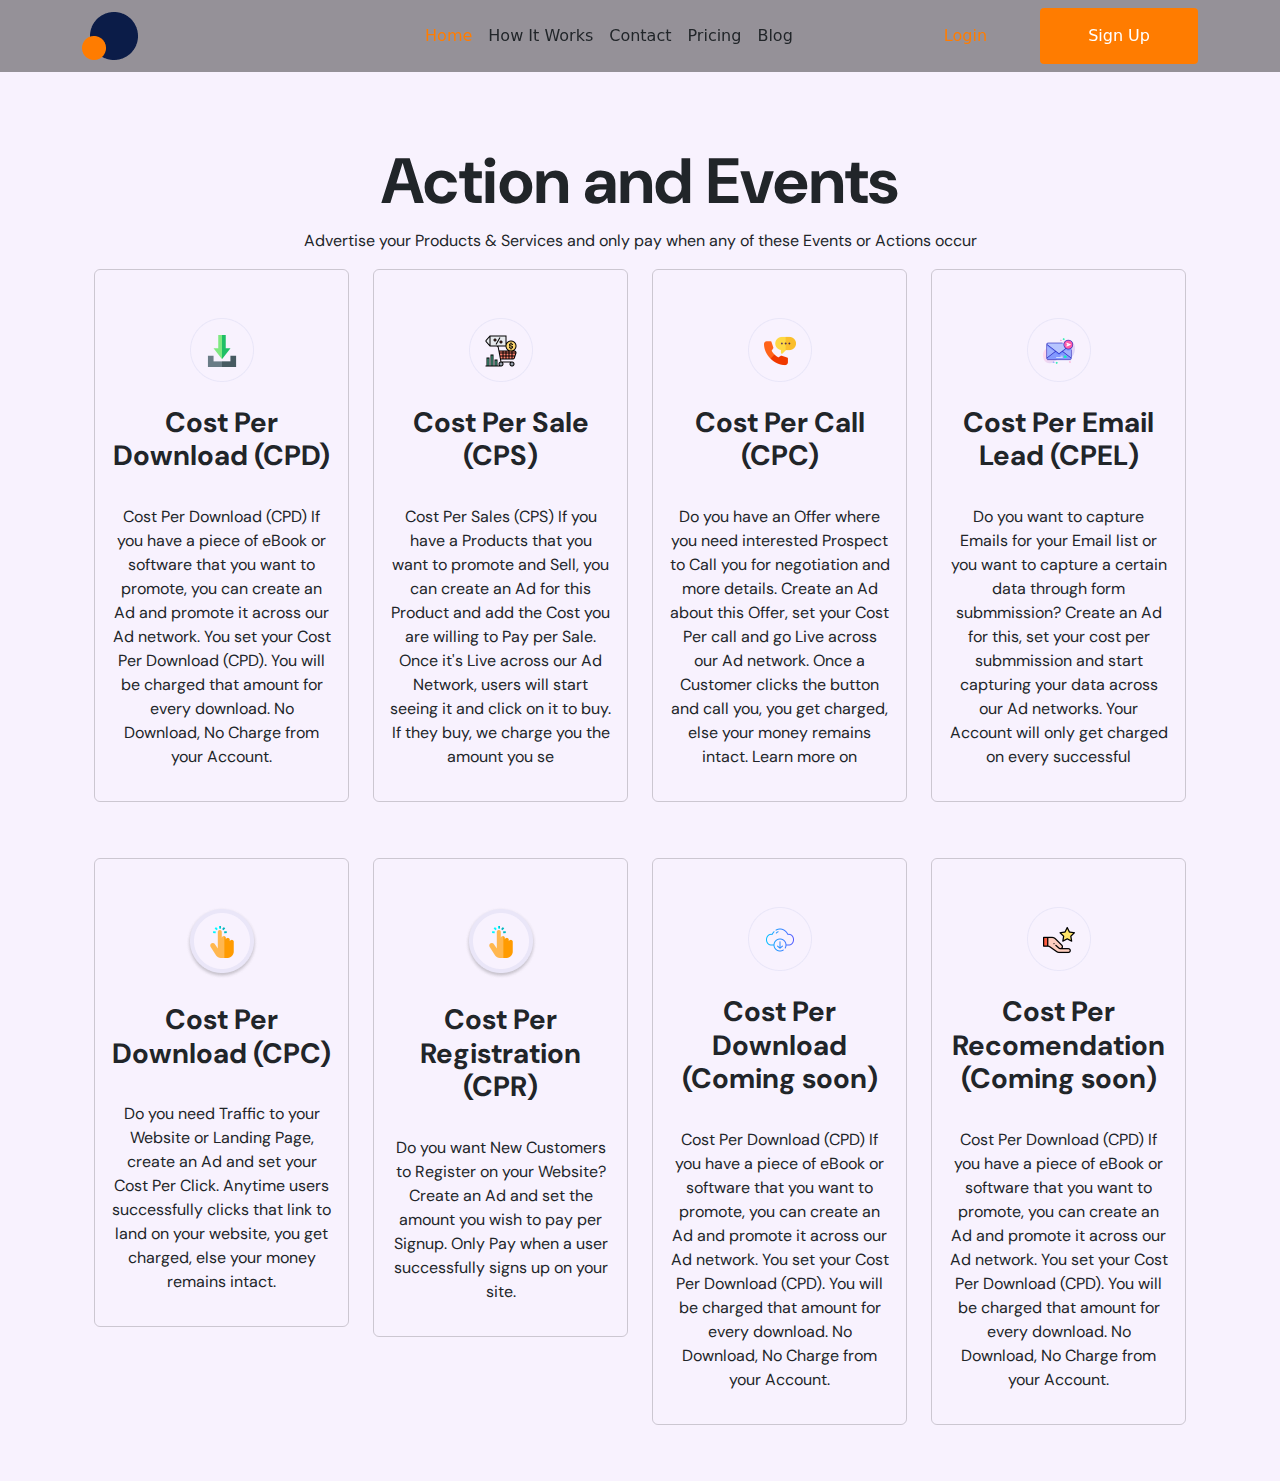
==== Action&Events.html @ 86ddb138 "added some pages the action and event section" ====
<!DOCTYPE html>
<html lang="en">

<head>
    <meta charset="UTF-8">
    <meta http-equiv="X-UA-Compatible" content="IE=edge">
    <meta name="viewport" content="width=device-width, initial-scale=1.0">
    <title>Action and Events</title>
    <!-- css link -->
    <link rel="stylesheet" href="main.css">
    <!-- bootstrap link -->
    <link rel="stylesheet" href="./css/bootstrap.min.css">
    <!-- icon link -->
    <link rel="stylesheet" href="https://cdn.jsdelivr.net/npm/bootstrap-icons@1.9.1/font/bootstrap-icons.css">
    <!-- google-font link -->
    <link href="https://fonts.googleapis.com/css2?family=DM+Sans:wght@400;700&display=swap" rel="stylesheet">
</head>

<body>
    <!-- start of hero section -->
    <nav class="navbar navbar-expand-lg glass-bg fixed-top p-2">
        <div class="container">
            <div class="position-relative">
                <a class="navbar-brand ms-auto" href="#">
                    <img class="position-absolute bottom-0" src="./asset/vectors/Ellipse 1 (1).png" alt="">
                    <img class="mx-2" src="./asset/vectors/Ellipse 1.png" alt=""></a>
            </div>
            <button class="navbar-toggler" type="button" data-bs-toggle="collapse"
                data-bs-target="#navbarSupportedContent" aria-controls="navbarSupportedContent" aria-expanded="false"
                aria-label="Toggle navigation">
                <span claxss="navbar-toggler-icon"></span>
            </button>
            <div class="collapse navbar-collapse" id="navbarSupportedContent">
                <ul class="navbar-nav mx-auto mb-lg-0 mb-sm-5  fs-6">
                    <li class="nav-item">
                        <a class="nav-link active " aria-current="page" href="index.html">Home</a>
                    </li>
                    <li class="nav-item">
                        <a class="nav-link text-dark " href="how it works.html">How It Works</a>
                    </li>
                    <li class="nav-item">
                        <a class="nav-link text-dark" href="contact.html">Contact</a>
                    </li>
                    <li class="nav-item">
                        <a class="nav-link text-dark" href="pricing.html">Pricing</a>
                    </li>
                    <li class="nav-item">
                        <a class="nav-link text-dark" href="#">Blog</a>
                    </li>
                </ul>

                <div class="">
                    <a class="active text-decoration-none mx-5" href="#">Login</a>
                    <button class="btn btn-warning button rounded-1 px-5 py-3" type="submit">Sign Up</button>
                </div>
            </div>
        </div>
    </nav>
    <section>
        <div class="container min-vh-100 text-center py-5">
            <h1 class="display-3 mt-5 fw-bold pt-5">Action and Events</h1>
            <p>
                Advertise your Products & Services and only pay when any of these Events or Actions occur
            </p>
            <div class="container">
                <!-- cost per download -->
                <div class="row gy-5">
                    <div class="col-lg-3 col-md-6 col-sm-12">
                        <div class="card bg-transparent text-center">
                            <div class="card-body pt-5">
                                <img src="./asset/img/Cost per download.png" alt="">
                                <h3 class="fw-bold py-4 q">Cost Per Download (CPD)</h3>
                                <p>
                                    Cost Per Download (CPD) If you have a
                                    piece of eBook or software that you want
                                    to promote, you can create an Ad and promote
                                    it across our Ad network. You set your Cost Per
                                    Download (CPD). You will be charged that amount
                                    for every download. No Download, No Charge from
                                    your Account.
                                </p>
                            </div>
                        </div>
                    </div>
                    <!-- cost per sale -->
                    <div class="col-lg-3 col-md-6 col-sm-12">
                        <div class="card bg-transparent text-center">
                            <div class="card-body pt-5">
                                <img src="./asset/img/cost per sale.png" alt="">
                                <h3 class="fw-bold py-4 q">Cost Per Sale (CPS)</h3>
                                <p>
                                    Cost Per Sales (CPS) If you have a Products 
                                    that you want to promote and Sell, you can 
                                    create an Ad for this Product and add the Cost 
                                    you are willing to Pay per Sale. Once it's Live 
                                    across our Ad Network, users will start 
                                    seeing it and click on it to buy. If they 
                                    buy, we charge you the amount you se
                                </p>
                            </div>
                        </div>
                    </div>
                    <div class="col-lg-3 col-md-6 col-sm-12">
                        <div class="card bg-transparent text-center">
                            <div class="card-body pt-5">
                                <img src="./asset/img/cost per call.png" alt="">
                                <h3 class="fw-bold py-4 q">Cost Per Call (CPC)</h3>
                                <p>
                                    Do you have an Offer where you need 
                                    interested Prospect to Call you for 
                                    negotiation and more details. Create 
                                    an Ad about this Offer, set your Cost 
                                    Per call and go Live across our Ad network. 
                                    Once a Customer clicks the button and call you, you get 
                                    charged, else your money remains intact. Learn more on
                                </p>
                            </div>
                        </div>
                    </div>
                    <div class="col-lg-3 col-md-6 col-sm-12">
                        <div class="card bg-transparent text-center">
                            <div class="card-body pt-5">
                                <img src="./asset/img/cost per email lead.png" alt="">
                                <h3 class="fw-bold py-4 q">Cost Per Email Lead (CPEL)</h3>
                                <p>
                                    Do you want to capture Emails for your Email 
                                    list or you want to capture a certain data 
                                    through form submmission? Create an Ad for 
                                    this, set your cost per submmission and start 
                                    capturing your data across our Ad networks. 
                                    Your Account will only get charged on every successful
                                </p>
                            </div>
                        </div>
                    </div>
                </div>
                <div class="row gy-5 my-2">
                    <div class="col-lg-3 col-md-6 col-sm-12">
                        <div class="card bg-transparent text-center">
                            <div class="card-body pt-5">
                                <img src="./asset/img/cost per click.png" alt="">
                                <h3 class="fw-bold py-4 q">Cost Per Download (CPC)</h3>
                                <p>
                                    Do you need Traffic to your Website or Landing Page, 
                                    create an Ad and set your Cost Per Click. Anytime users 
                                    successfully clicks that link to land on your website, 
                                    you get charged, else your money remains intact.

                                </p>
                            </div>
                        </div>
                    </div>
                    <div class="col-lg-3 col-md-6 col-sm-12">
                        <div class="card bg-transparent text-center">
                            <div class="card-body pt-5">
                                <img src="./asset/img/cost per click.png" alt="">
                                <h3 class="fw-bold py-4 q">Cost Per Registration (CPR)</h3>
                                <p>
                                    Do you want New Customers to Register on your Website? 
                                    Create an Ad and set the amount you wish to pay per 
                                    Signup. Only Pay when a user successfully signs up on 
                                    your site.

                                </p>
                            </div>
                        </div>
                    </div>
                    <div class="col-lg-3 col-md-6 col-sm-12">
                        <div class="card bg-transparent text-center">
                            <div class="card-body pt-5">
                                <img src="./asset/img/cost per install.png" alt="">
                                <h3 class="fw-bold py-4 q">Cost Per Download (Coming soon)</h3>
                                <p>
                                    Cost Per Download (CPD) If you have a
                                    piece of eBook or software that you want
                                    to promote, you can create an Ad and promote
                                    it across our Ad network. You set your Cost Per
                                    Download (CPD). You will be charged that amount
                                    for every download. No Download, No Charge from
                                    your Account.
                                </p>
                            </div>
                        </div>
                    </div>
                    <div class="col-lg-3 col-md-6 col-sm-12">
                        <div class="card bg-transparent text-center">
                            <div class="card-body pt-5">
                                <img src="./asset/img/cost per recomendation.png" alt="">
                                <h3 class="fw-bold py-4 q">Cost Per Recomendation (Coming soon)</h3>
                                <p>
                                    Cost Per Download (CPD) If you have a
                                    piece of eBook or software that you want
                                    to promote, you can create an Ad and promote
                                    it across our Ad network. You set your Cost Per
                                    Download (CPD). You will be charged that amount
                                    for every download. No Download, No Charge from
                                    your Account.
                                </p>
                            </div>
                        </div>
                    </div>
                </div>
            </div>
        </div>
    </section>


</body>

</html>
---- main.css ----
:root {
    --color-default: #FF7C00;
    --color-primary: #0B1C48;
    --background-color-primary: #FF7C00;
    --background-color-secondary:#0B1C48;
}
/* ----------------------
the hero styling
---------------------- */
body{
    scroll-behavior: smooth !important;
    background-color: #F8F2FE !important;
}

.glass-bg{
    background: rgba(0, 0, 0, 0.4) !important;
    backdrop-filter: blur(10px) !important;
    box-shadow:outset 10px 10px 10px gray !important;
    transition: 1.5s ease-in;
}

section{
    font-family: 'DM Sans'!important;
}

.navbar-collapse{
    margin-left: 10rem;
}

.custom{
   color:var(--color-default);
}

a.active {
    color: #FF7C00 !important;
}

.b-bottom{
    border-bottom: 1px solid black !important;
    border-radius: 0px !important;
}

.btn-advert a:hover{
    color: white !important;
    background-color:#D46700 !important;
    border: none !important;
    border-radius:0px !important;
}

.btn-get, .button, .navbar-toggler .btn, .input-btn{
    background-color: #FF7C00 !important;
    color: white !important;
    border: none !important;
}

.btn-signup-2{
    padding: 0.7rem 5rem  !important;
    border-color: #D56700 !important;
    color: #D56700 !important;
}

.btn-signup-2:hover{
    background-color: var(--background-color-primary) !important;
    color: white !important;
    border: none !important;
}


.btn-ad-1{
    border-top-left-radius: 4px !important;
    border-bottom-left-radius: 4px !important;
}
.btn-ad-2{
   border-top-right-radius: 4px !important;
   border-bottom-right-radius: 4px !important;
}

.btn-ad-1:hover, .btn-ad-2:hover{
    background-color: gray !important;
}

/* adbirt btn styling */
.btn-ad-1:focus, .btn-ad-2:focus{
    color: var(--color-default) !important;
}

.btn-get:hover, .button:hover, .navbar-toggler:hover{
   background: transparent !important; 
   color: var(--color-default) !important;
   border: 1px solid var(--color-default) !important;
   
}

.lenear{
    background: linear-gradient(130.3deg, rgba(1, 6, 19, 0.978) 27.12%, rgb(17, 9, 1) 96.94%);
}

/* ----------------------
the commited to.. styling
---------------------- */
.pub{
    color: #6F6400 !important;
}

.advert{
    color: var(--color-primary) !important  ;
}

.card-1{
    background-color: #F5E67A !important;
}

.card-2{
    background-color: #5DCFF3 !important;
}

/* ----------------------
the Adbirt.. styling
---------------------- */
.section-3, .section-5{
    background-color: var(--background-color-secondary);
}


.transperant{
    background-color: transparent !important;
}


/* 
.step{
  padding: 15% 0% 0% 10% !important;
} */

.accent{
    color: #0B1C48;
}

.ft-head{
    color: var(--color-default) !important ;
}

.bi-facebook{
    color: #4267b2;
}
.bi-twitter{
    color: #1DA1F2;
}
.bi-instagram{
    /* color: #8641B1 62.5%,
    rgba(250, 155, 60, 0.5052) 94.27%,
    rgba(250, 155, 60, 0)100%; */
    color: linear-gradient(90deg, #833ab4, #fd1d1d, #fcb045)!;

}

.abirt::before{
    content: "" !important;
    display: block !important;
}

.input-btn{
    background-color: var(--background-color-primary);
}


.grim{
    margin-left: 8rem !important;
}

.form-wd{
    width: 93% !important;
    margin: auto !important;
}

.ft-colr{
    color: var(--color-primary) !important;
}
/* end of landing page */


/* -------------------------
how it works styling
---------------------------- */

.btn-become{
    color: #D56700 !important;
    border-color: #D56700 !important;
    background: transparent !important; 
}

/* how it works btn styling */
.btn-ad-a, .btn-ad-p{
    border-bottom: 1px solid var(--color-default) !important;
    border-radius: 0px !important;
}
.btn-ad-a:focus, .btn-ad-p:focus{
    color: var(--color-default) !important;
    border-color: var(--color-default) !important;
    border-bottom: 1px;
    border: none;

}

.btn-become:hover{
    color: white  !important;
    border: #D56700 !important;
    background-color: var(--background-color-primary) !important;
    border: 1px solid transparent;
}

/* ---------------
        cards
------------------ */
.create-w{
background-color: #E4EAFF !important;
border: 1px solid #CED9FF !important;
}

.create-ad{
    background-color: rgba(251, 167, 222, 0.19) !important;
    border: #FFAEF3 !important;
}

.fund-wall{
    background-color: #FFE4E4 !important;
    border: 1px solid rgba(245, 111, 111, 0.13) !important;
}

.set-bug{
    background-color: rgba(225, 236, 66, 0.33) !important;
    border: 1px solid #F9D75E !important;
}

.pub-color{
    color: var(--background-color-secondary) !important;
}

/* ---------------------------------
How it Works Page
---------------------------------- */
.bg-how-it{
    background-color:  #010100 !important;
}

/* ----------------------
pricing styling
------------------------- */
.pricing-btn{
    background-color: #FFF087 !important;
}
.pricing-btn-2{
    background-color:  #86DBFF !important;
}
.pricing-btn-color{
    color:   #877600 !important;
}
.pricing-btn-color-2{
    color:  #024765 !important;
}
.checkbox-color{
    color:  #877600 !important ;
}

.icon-bg{
    color: var(--color-default) !important;
}



.form-floating:not(.Subject){
    position: relative;
}
.icon{
    position: absolute;
    top: calc(10%);
    left: 0.8rem;
}

.form-floating:not(.Subject) label, .form-floating .form-control{
    left: .2rem !important;
    padding-left: 2.8rem !important;
}

.spn-col{
    background-color:#FFE5CC !important;
}
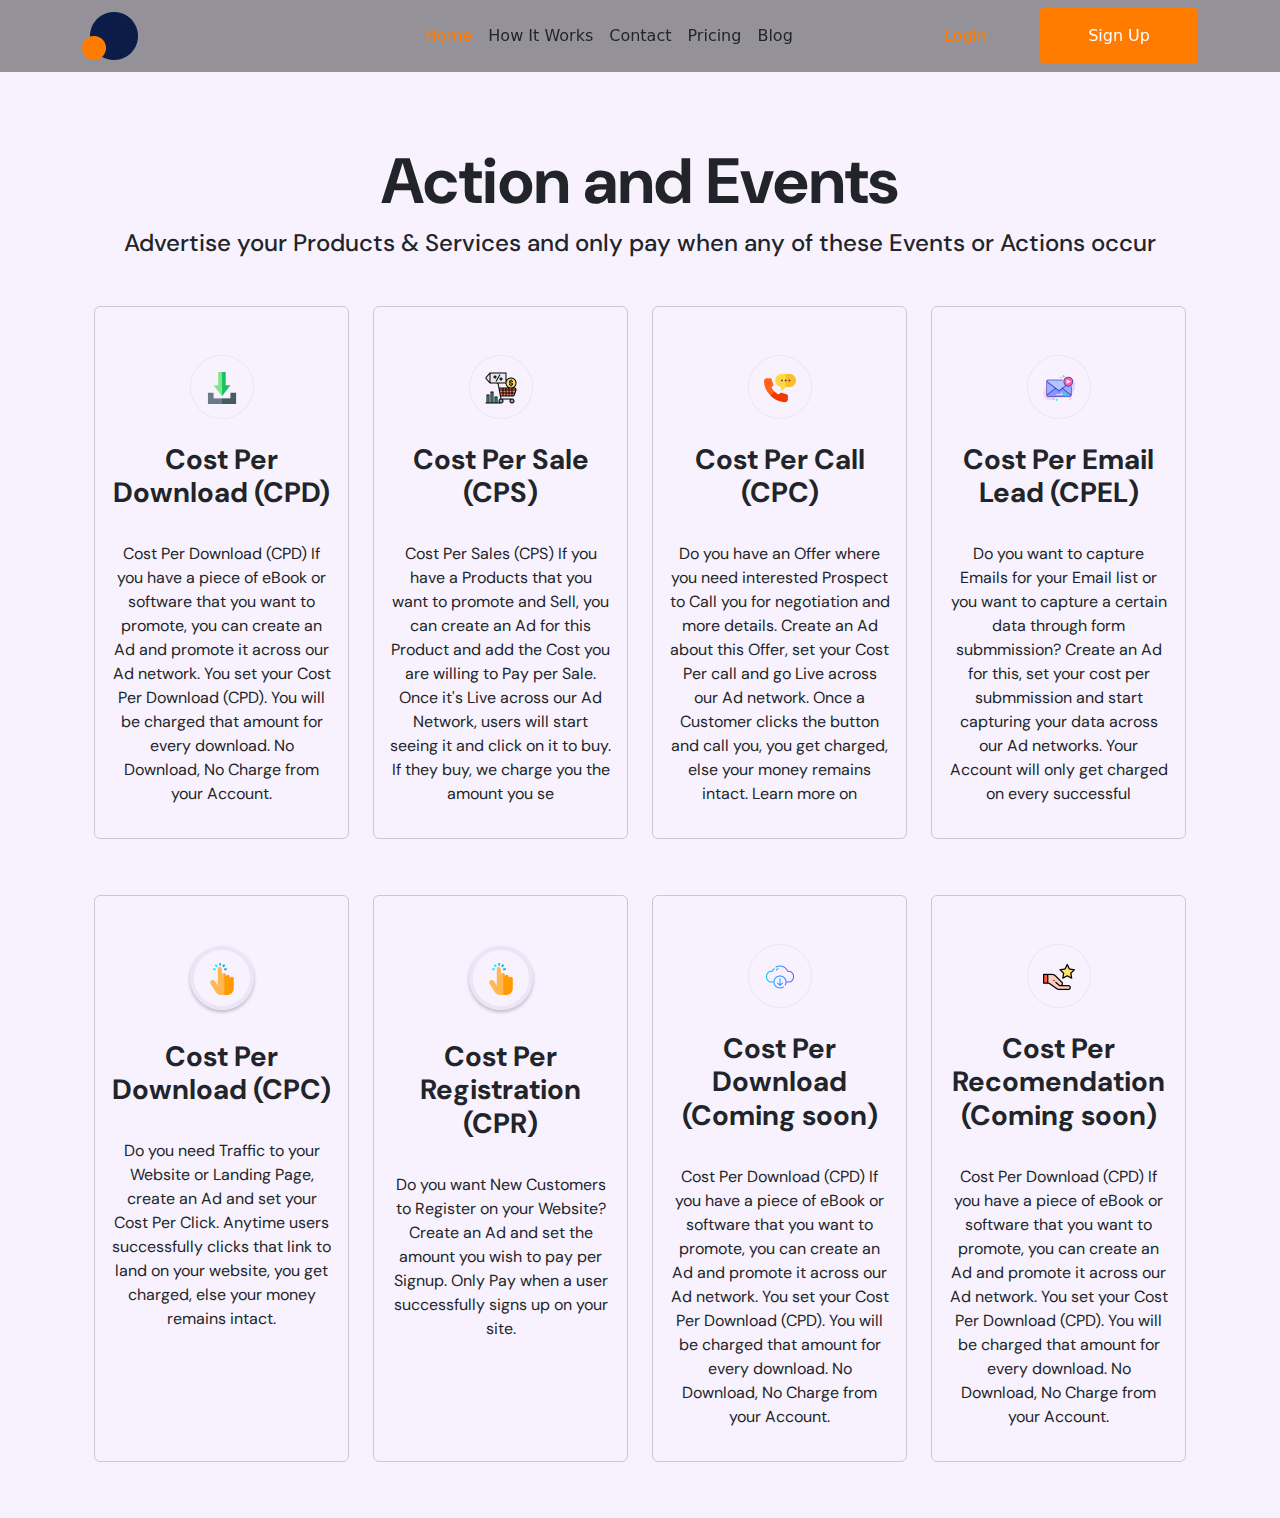
==== commit e095e125: "added the sign up page" ====
--- a/Action&Events.html
+++ b/Action&Events.html
@@ -59,14 +59,14 @@
     <section>
         <div class="container min-vh-100 text-center py-5">
             <h1 class="display-3 mt-5 fw-bold pt-5">Action and Events</h1>
-            <p>
+            <h4 class="mt-2 mb-5">
                 Advertise your Products & Services and only pay when any of these Events or Actions occur
-            </p>
+            </h4>
             <div class="container">
                 <!-- cost per download -->
                 <div class="row gy-5">
                     <div class="col-lg-3 col-md-6 col-sm-12">
-                        <div class="card bg-transparent text-center">
+                        <div class="card h-100 bg-transparent text-center">
                             <div class="card-body pt-5">
                                 <img src="./asset/img/Cost per download.png" alt="">
                                 <h3 class="fw-bold py-4 q">Cost Per Download (CPD)</h3>
@@ -84,7 +84,7 @@
                     </div>
                     <!-- cost per sale -->
                     <div class="col-lg-3 col-md-6 col-sm-12">
-                        <div class="card bg-transparent text-center">
+                        <div class="card h-100 bg-transparent text-center">
                             <div class="card-body pt-5">
                                 <img src="./asset/img/cost per sale.png" alt="">
                                 <h3 class="fw-bold py-4 q">Cost Per Sale (CPS)</h3>
@@ -101,7 +101,7 @@
                         </div>
                     </div>
                     <div class="col-lg-3 col-md-6 col-sm-12">
-                        <div class="card bg-transparent text-center">
+                        <div class="card h-100 bg-transparent text-center">
                             <div class="card-body pt-5">
                                 <img src="./asset/img/cost per call.png" alt="">
                                 <h3 class="fw-bold py-4 q">Cost Per Call (CPC)</h3>
@@ -118,7 +118,7 @@
                         </div>
                     </div>
                     <div class="col-lg-3 col-md-6 col-sm-12">
-                        <div class="card bg-transparent text-center">
+                        <div class="card h-100 bg-transparent text-center">
                             <div class="card-body pt-5">
                                 <img src="./asset/img/cost per email lead.png" alt="">
                                 <h3 class="fw-bold py-4 q">Cost Per Email Lead (CPEL)</h3>
@@ -136,7 +136,7 @@
                 </div>
                 <div class="row gy-5 my-2">
                     <div class="col-lg-3 col-md-6 col-sm-12">
-                        <div class="card bg-transparent text-center">
+                        <div class="card h-100 bg-transparent text-center">
                             <div class="card-body pt-5">
                                 <img src="./asset/img/cost per click.png" alt="">
                                 <h3 class="fw-bold py-4 q">Cost Per Download (CPC)</h3>
@@ -151,7 +151,7 @@
                         </div>
                     </div>
                     <div class="col-lg-3 col-md-6 col-sm-12">
-                        <div class="card bg-transparent text-center">
+                        <div class="card h-100 bg-transparent text-center">
                             <div class="card-body pt-5">
                                 <img src="./asset/img/cost per click.png" alt="">
                                 <h3 class="fw-bold py-4 q">Cost Per Registration (CPR)</h3>
@@ -166,7 +166,7 @@
                         </div>
                     </div>
                     <div class="col-lg-3 col-md-6 col-sm-12">
-                        <div class="card bg-transparent text-center">
+                        <div class="card h-100 bg-transparent text-center">
                             <div class="card-body pt-5">
                                 <img src="./asset/img/cost per install.png" alt="">
                                 <h3 class="fw-bold py-4 q">Cost Per Download (Coming soon)</h3>
@@ -183,7 +183,7 @@
                         </div>
                     </div>
                     <div class="col-lg-3 col-md-6 col-sm-12">
-                        <div class="card bg-transparent text-center">
+                        <div class="card h-100 bg-transparent text-center">
                             <div class="card-body pt-5">
                                 <img src="./asset/img/cost per recomendation.png" alt="">
                                 <h3 class="fw-bold py-4 q">Cost Per Recomendation (Coming soon)</h3>
--- a/main.css
+++ b/main.css
@@ -283,5 +283,31 @@
 }
 
 .spn-col{
-    background-color:#FFE5CC !important;
+    background-color:#ffe5cc !important;
+}
+
+/* --------------------
+styling for form
+---------------------- */
+.form-bg{
+    background-color: #C3C9FC !important;
+}
+
+.form-brand{
+    font-size: 20rem !important;
+}
+
+.checkbox-color{
+    color: var(--background-color-primary);
+}
+
+.form-btn{
+    background-color: var(--background-color-primary) !important;
+    color: white !important;
+}
+
+.form-btn:hover{
+    background-color: transparent !important;
+    border: 1px solid var(--background-color-primary) !important;
+    color: var(--background-color-primary) !important;
 }